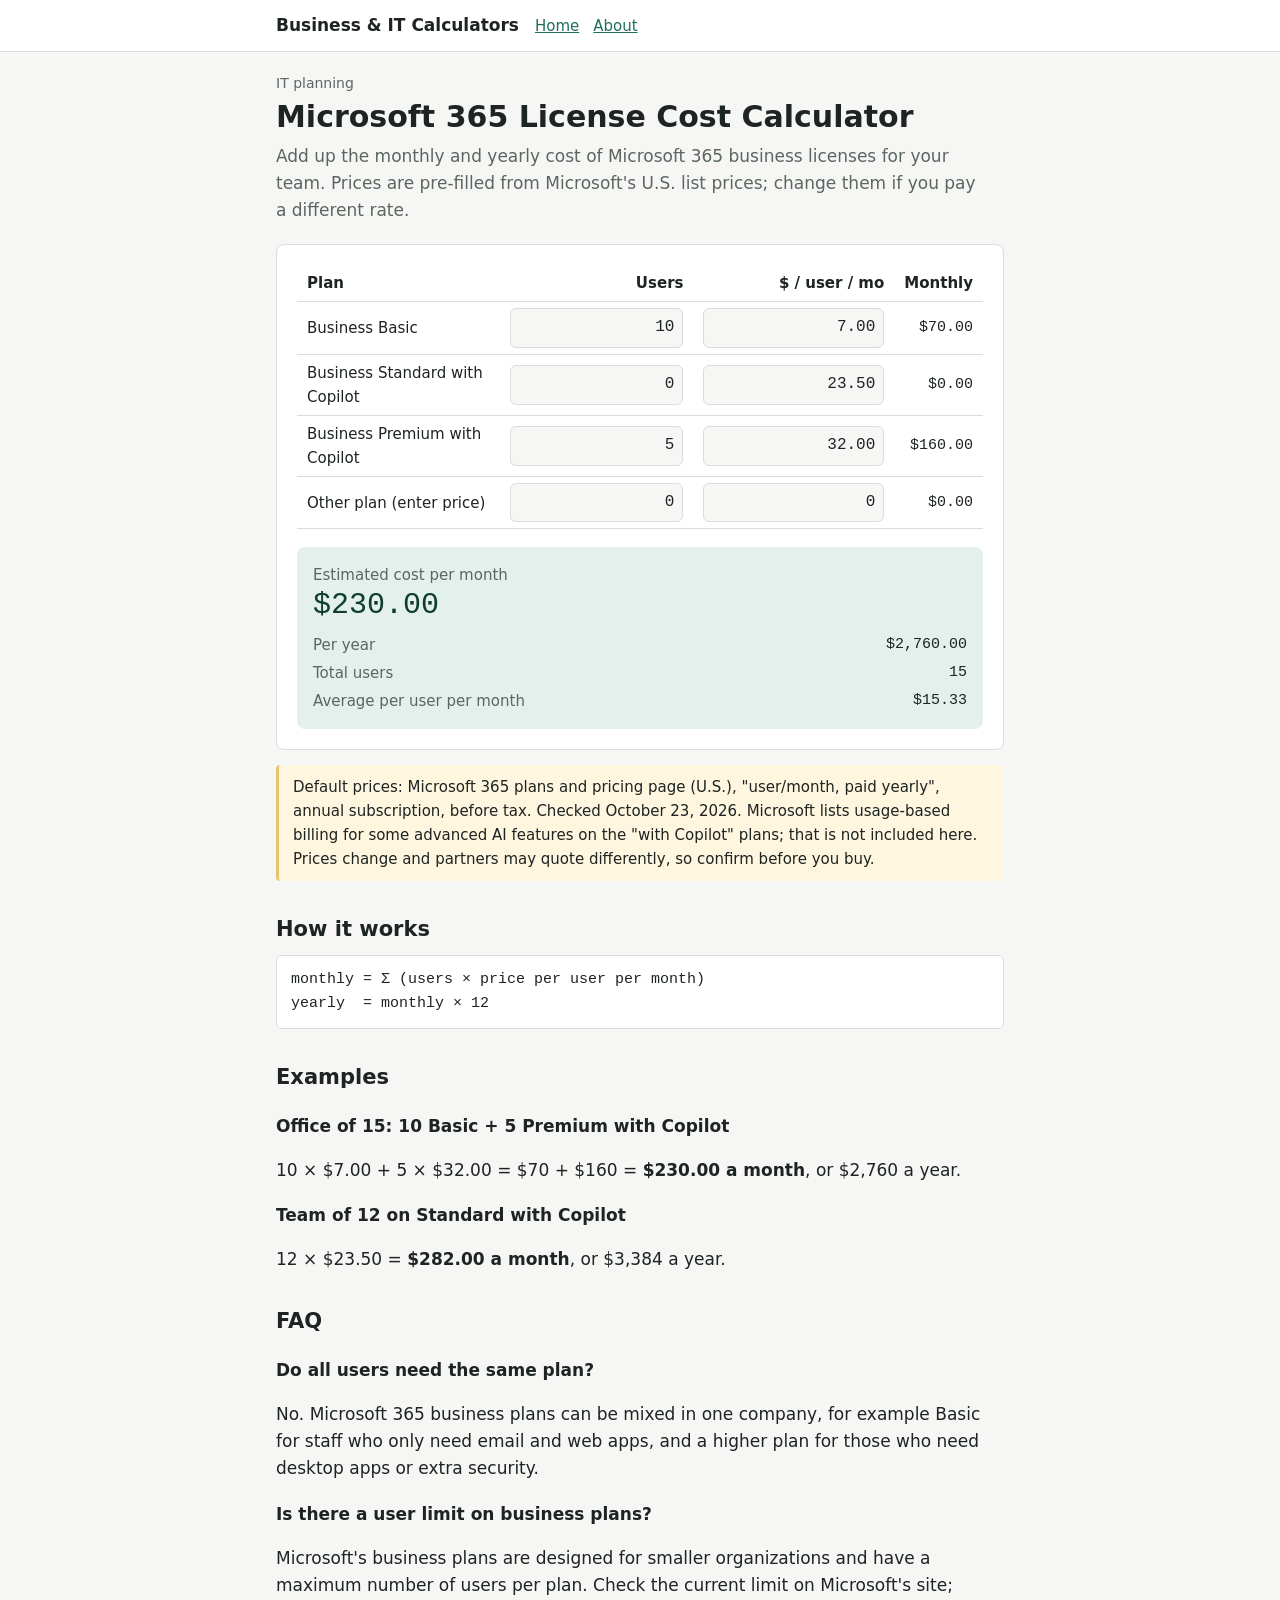
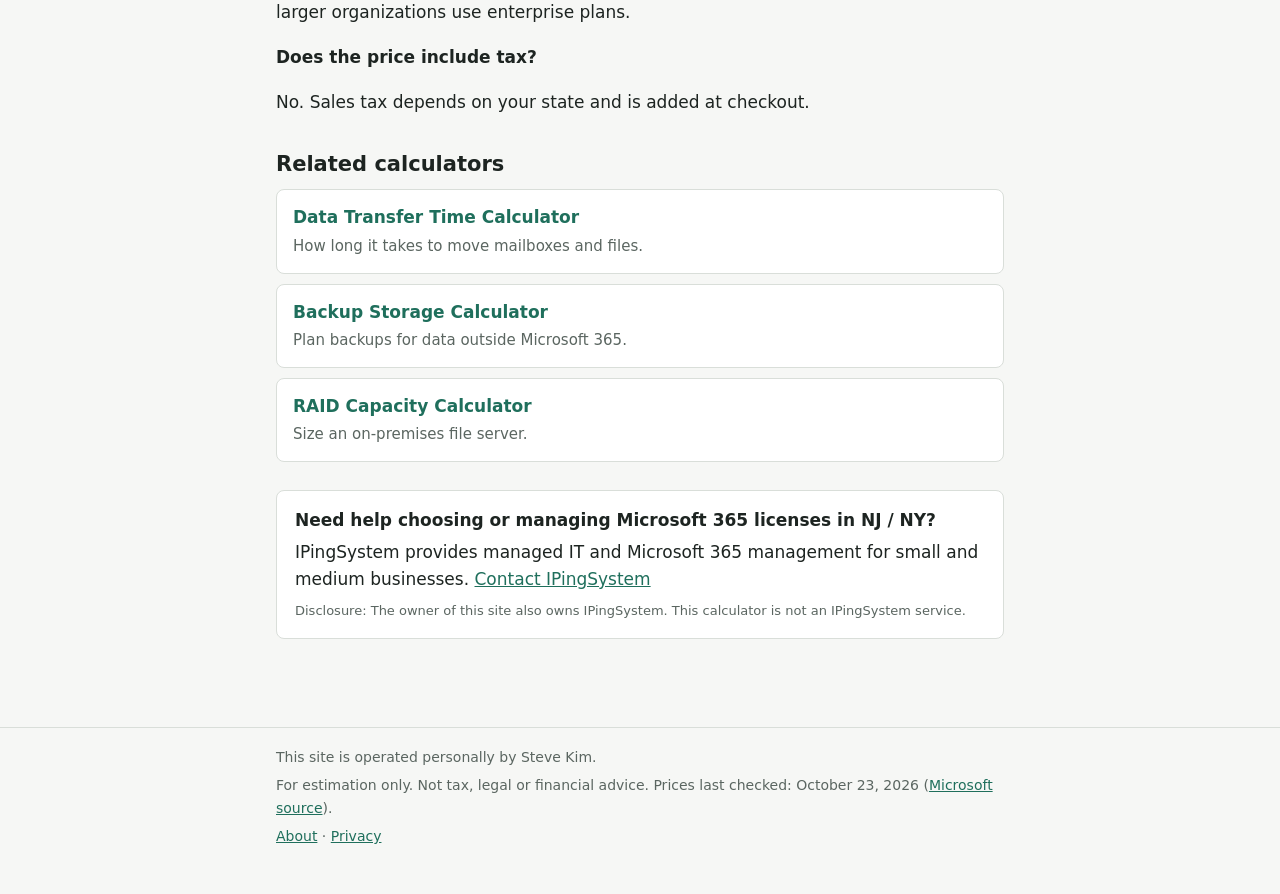
==== it/microsoft-365-license-calculator/index.html @ 9e426d90 "Add files via upload" ====
<!doctype html>
<html lang="en">
<head>
<meta charset="utf-8">
<meta name="viewport" content="width=device-width, initial-scale=1">
<title>Microsoft 365 License Cost Calculator | Business &amp; IT Calculators</title>
<meta name="description" content="Estimate monthly and yearly Microsoft 365 business license cost for a mix of plans. Prices from Microsoft's U.S. pricing page with the date checked; you can edit them.">
<link rel="stylesheet" href="../../assets/style.css">
</head>
<body>
<header class="site-head"><div class="wrap">
  <a class="site-name" href="../../">Business &amp; IT Calculators</a>
  <nav><a href="../../">Home</a><a href="../../about/">About</a></nav>
</div></header>

<main class="wrap">
  <p class="crumb">IT planning</p>
  <h1>Microsoft 365 License Cost Calculator</h1>
  <p class="lede">Add up the monthly and yearly cost of Microsoft 365 business licenses for your team. Prices are pre-filled from Microsoft's U.S. list prices; change them if you pay a different rate.</p>

  <form class="calc" id="f" novalidate>
    <div class="table-wrap"><table>
      <thead><tr><th>Plan</th><th class="num">Users</th><th class="num">$ / user / mo</th><th class="num">Monthly</th></tr></thead>
      <tbody>
        <tr><td><label for="u1">Business Basic</label></td><td class="num"><input id="u1" inputmode="numeric" value="10" aria-label="Business Basic users"></td><td class="num"><input class="price" id="p1" inputmode="decimal" value="7.00" aria-label="Business Basic price"></td><td class="num" id="m1">—</td></tr>
        <tr><td><label for="u2">Business Standard with Copilot</label></td><td class="num"><input id="u2" inputmode="numeric" value="0" aria-label="Business Standard with Copilot users"></td><td class="num"><input class="price" id="p2" inputmode="decimal" value="23.50" aria-label="Business Standard with Copilot price"></td><td class="num" id="m2">—</td></tr>
        <tr><td><label for="u3">Business Premium with Copilot</label></td><td class="num"><input id="u3" inputmode="numeric" value="5" aria-label="Business Premium with Copilot users"></td><td class="num"><input class="price" id="p3" inputmode="decimal" value="32.00" aria-label="Business Premium with Copilot price"></td><td class="num" id="m3">—</td></tr>
        <tr><td><label for="u4">Other plan (enter price)</label></td><td class="num"><input id="u4" inputmode="numeric" value="0" aria-label="Other plan users"></td><td class="num"><input class="price" id="p4" inputmode="decimal" value="0" aria-label="Other plan price"></td><td class="num" id="m4">—</td></tr>
      </tbody>
    </table></div>
    <div class="result" aria-live="polite">
      <div class="main">Estimated cost per month<span class="big" id="r-month">—</span></div>
      <dl>
        <dt>Per year</dt><dd id="r-year">—</dd>
        <dt>Total users</dt><dd id="r-users">—</dd>
        <dt>Average per user per month</dt><dd id="r-avg">—</dd>
      </dl>
      <div class="error" id="err" hidden></div>
    </div>
  </form>
  <p class="note">Default prices: Microsoft 365 plans and pricing page (U.S.), "user/month, paid yearly", annual subscription, before tax. Checked October 23, 2026. Microsoft lists usage-based billing for some advanced AI features on the "with Copilot" plans; that is not included here. Prices change and partners may quote differently, so confirm before you buy.</p>

  <h2>How it works</h2>
  <div class="formula">monthly = Σ (users × price per user per month)
yearly  = monthly × 12</div>

  <h2>Examples</h2>
  <h3>Office of 15: 10 Basic + 5 Premium with Copilot</h3>
  <p>10 × $7.00 + 5 × $32.00 = $70 + $160 = <strong>$230.00 a month</strong>, or $2,760 a year.</p>
  <h3>Team of 12 on Standard with Copilot</h3>
  <p>12 × $23.50 = <strong>$282.00 a month</strong>, or $3,384 a year.</p>

  <h2>FAQ</h2>
  <h3>Do all users need the same plan?</h3>
  <p>No. Microsoft 365 business plans can be mixed in one company, for example Basic for staff who only need email and web apps, and a higher plan for those who need desktop apps or extra security.</p>
  <h3>Is there a user limit on business plans?</h3>
  <p>Microsoft's business plans are designed for smaller organizations and have a maximum number of users per plan. Check the current limit on Microsoft's site; larger organizations use enterprise plans.</p>
  <h3>Does the price include tax?</h3>
  <p>No. Sales tax depends on your state and is added at checkout.</p>

  <section class="related">
    <h2>Related calculators</h2>
    <ul class="card-list">
      <li><a href="../data-transfer-time-calculator/"><strong>Data Transfer Time Calculator</strong><span>How long it takes to move mailboxes and files.</span></a></li>
      <li><a href="../backup-storage-calculator/"><strong>Backup Storage Calculator</strong><span>Plan backups for data outside Microsoft 365.</span></a></li>
      <li><a href="../raid-capacity-calculator/"><strong>RAID Capacity Calculator</strong><span>Size an on-premises file server.</span></a></li>
    </ul>
  </section>

  <aside class="rec">
    <p class="rec-title">Need help choosing or managing Microsoft 365 licenses in NJ / NY?</p>
    <p>IPingSystem provides managed IT and Microsoft 365 management for small and medium businesses. <a href="https://www.ipingsystem.com/#contact" rel="noopener" data-rec="m365">Contact IPingSystem</a></p>
    <p class="rec-disc">Disclosure: The owner of this site also owns IPingSystem. This calculator is not an IPingSystem service.</p>
  </aside>
</main>

<footer class="site-foot"><div class="wrap">
  <p>This site is operated personally by Steve Kim.</p>
  <p>For estimation only. Not tax, legal or financial advice. Prices last checked: October 23, 2026 (<a href="https://www.microsoft.com/en-us/microsoft-365/business/microsoft-365-plans-and-pricing" rel="noopener">Microsoft source</a>).</p>
  <p><a href="../../about/">About</a> · <a href="../../privacy/">Privacy</a></p>
</div></footer>

<script src="../../assets/common.js"></script>
<script src="../../js/calc.js"></script>
<script>
UI.bind('f', function () {
  var err = document.getElementById('err');
  try {
    var rows = [1, 2, 3, 4].map(function (i) { return { users: UI.num('u' + i) || 0, price: UI.num('p' + i) || 0 }; });
    var r = Calc.m365Cost(rows);
    err.hidden = true;
    rows.forEach(function (row, i) { UI.setText('m' + (i + 1), UI.money(row.users * row.price)); });
    UI.setText('r-month', UI.money(r.monthly));
    UI.setText('r-year', UI.money(r.yearly));
    UI.setText('r-users', String(r.users));
    UI.setText('r-avg', r.users ? UI.money(r.monthly / r.users) : '—');
  } catch (e) {
    err.textContent = e.message; err.hidden = false;
    ['r-month', 'r-year', 'r-users', 'r-avg'].forEach(function (id) { UI.setText(id, '—'); });
  }
});
</script>
</body>
</html>
---- assets/style.css ----
/* Layout: one readable column, calculator card first, reference text below. */
:root {
  --bg: #f6f7f5;
  --panel: #ffffff;
  --fg: #1d2421;
  --muted: #5b6661;
  --line: #d9ded9;
  --accent: #1f6f5c;
  --accent-soft: #e3f0ec;
  --result: #0f3d32;
  --warn-bg: #fff6e0;
  --warn-line: #e9c46a;
  --font-body: "Source Sans 3", "Segoe UI", system-ui, -apple-system, sans-serif;
  --font-num: "IBM Plex Mono", ui-monospace, "Cascadia Mono", Consolas, monospace;
  --radius: 8px;
}
@media (prefers-color-scheme: dark) {
  :root {
    --bg: #141917;
    --panel: #1c2320;
    --fg: #e6ebe8;
    --muted: #9aa6a0;
    --line: #2e3833;
    --accent: #6cc4a8;
    --accent-soft: #1f302a;
    --result: #bfeadb;
    --warn-bg: #2d2717;
    --warn-line: #8a7230;
    color-scheme: dark;
  }
}

* { box-sizing: border-box; }
html { -webkit-text-size-adjust: 100%; }
body {
  margin: 0;
  background: var(--bg);
  color: var(--fg);
  font: 17px/1.6 var(--font-body);
}
a { color: var(--accent); }
a:focus-visible, button:focus-visible, input:focus-visible, select:focus-visible {
  outline: 2px solid var(--accent);
  outline-offset: 2px;
}

.wrap {
  max-width: 760px;
  margin: 0 auto;
  padding-block: 0 48px;
  padding-left: max(16px, env(safe-area-inset-left, 0px));
  padding-right: max(16px, env(safe-area-inset-right, 0px));
}

.site-head {
  border-bottom: 1px solid var(--line);
  background: var(--panel);
}
.site-head .wrap { padding-block: 12px; display: flex; flex-wrap: wrap; gap: 4px 16px; align-items: baseline; }
.site-name { font-weight: 700; color: var(--fg); text-decoration: none; }
.site-head nav { display: flex; gap: 14px; font-size: 15px; }

.crumb { font-size: 14px; color: var(--muted); margin: 20px 0 4px; }
h1 { font-size: 30px; line-height: 1.2; margin: 4px 0 8px; text-wrap: balance; }
h2 { font-size: 21px; margin: 32px 0 8px; }
h3 { font-size: 17px; margin: 18px 0 4px; }
.lede { color: var(--muted); margin: 0 0 20px; max-width: 65ch; }

.calc {
  background: var(--panel);
  border: 1px solid var(--line);
  border-radius: var(--radius);
  padding: 20px;
  display: grid;
  gap: 18px;
}
.fields { display: grid; grid-template-columns: repeat(auto-fit, minmax(min(100%, 210px), 1fr)); gap: 14px; }
.field { display: flex; flex-direction: column; gap: 4px; min-width: 0; }
.field label { font-weight: 600; font-size: 15px; }
.field .hint { font-size: 13px; color: var(--muted); }
.inline { display: flex; gap: 6px; }
.inline input { flex: 1 1 auto; min-width: 0; }
input, select {
  font: inherit;
  font-family: var(--font-num);
  font-size: 16px;
  padding: 8px 10px;
  border: 1px solid var(--line);
  border-radius: 6px;
  background: var(--bg);
  color: var(--fg);
  width: 100%;
}
select { font-family: var(--font-body); }
.inline select { width: auto; flex: 0 0 auto; }

.result {
  background: var(--accent-soft);
  border-radius: var(--radius);
  padding: 16px;
  display: grid;
  gap: 10px;
}
.result .main { font-size: 15px; color: var(--muted); }
.result .big { font-family: var(--font-num); font-size: 30px; color: var(--result); line-height: 1.2; display: block; font-variant-numeric: tabular-nums; }
.result dl { margin: 0; display: grid; grid-template-columns: minmax(0, 1fr) auto; gap: 4px 16px; font-size: 15px; }
.result dt { color: var(--muted); }
.result dd { margin: 0; font-family: var(--font-num); text-align: right; font-variant-numeric: tabular-nums; }
.error { color: #b3261e; font-size: 15px; }
@media (prefers-color-scheme: dark) { .error { color: #f2b8b5; } }

.note {
  background: var(--warn-bg);
  border-left: 3px solid var(--warn-line);
  padding: 10px 14px;
  border-radius: 4px;
  font-size: 15px;
}
.formula {
  font-family: var(--font-num);
  font-size: 15px;
  background: var(--panel);
  border: 1px solid var(--line);
  border-radius: 6px;
  padding: 12px 14px;
  overflow-x: auto;
  white-space: pre;
}
.table-wrap { overflow-x: auto; }
table { border-collapse: collapse; width: 100%; font-size: 15px; }
th, td { text-align: left; padding: 6px 10px; border-bottom: 1px solid var(--line); }
td.num, th.num { text-align: right; font-family: var(--font-num); font-variant-numeric: tabular-nums; }
th.num { font-family: var(--font-body); }
.calc td input { min-width: 4.5em; padding: 6px 8px; text-align: right; }
.calc td input.price { min-width: 6em; }

.rec {
  margin-top: 28px;
  border: 1px solid var(--line);
  border-radius: var(--radius);
  background: var(--panel);
  padding: 16px 18px;
}
.rec .rec-title { font-weight: 700; margin: 0 0 4px; }
.rec p { margin: 0 0 8px; }
.rec .rec-disc { font-size: 13px; color: var(--muted); margin: 0; }

.related ul, .card-list { list-style: none; padding: 0; margin: 0; display: grid; gap: 10px; }
.card-list a {
  display: block;
  background: var(--panel);
  border: 1px solid var(--line);
  border-radius: var(--radius);
  padding: 14px 16px;
  text-decoration: none;
  color: var(--fg);
}
.card-list a strong { color: var(--accent); display: block; }
.card-list a span { font-size: 15px; color: var(--muted); }

.site-foot { border-top: 1px solid var(--line); margin-top: 40px; font-size: 14px; color: var(--muted); }
.site-foot .wrap { padding-block: 18px 32px; }
.site-foot p { margin: 0 0 6px; }

@media (max-width: 480px) {
  h1 { font-size: 25px; }
  .result .big { font-size: 25px; }
  .calc { padding: 16px; }
}
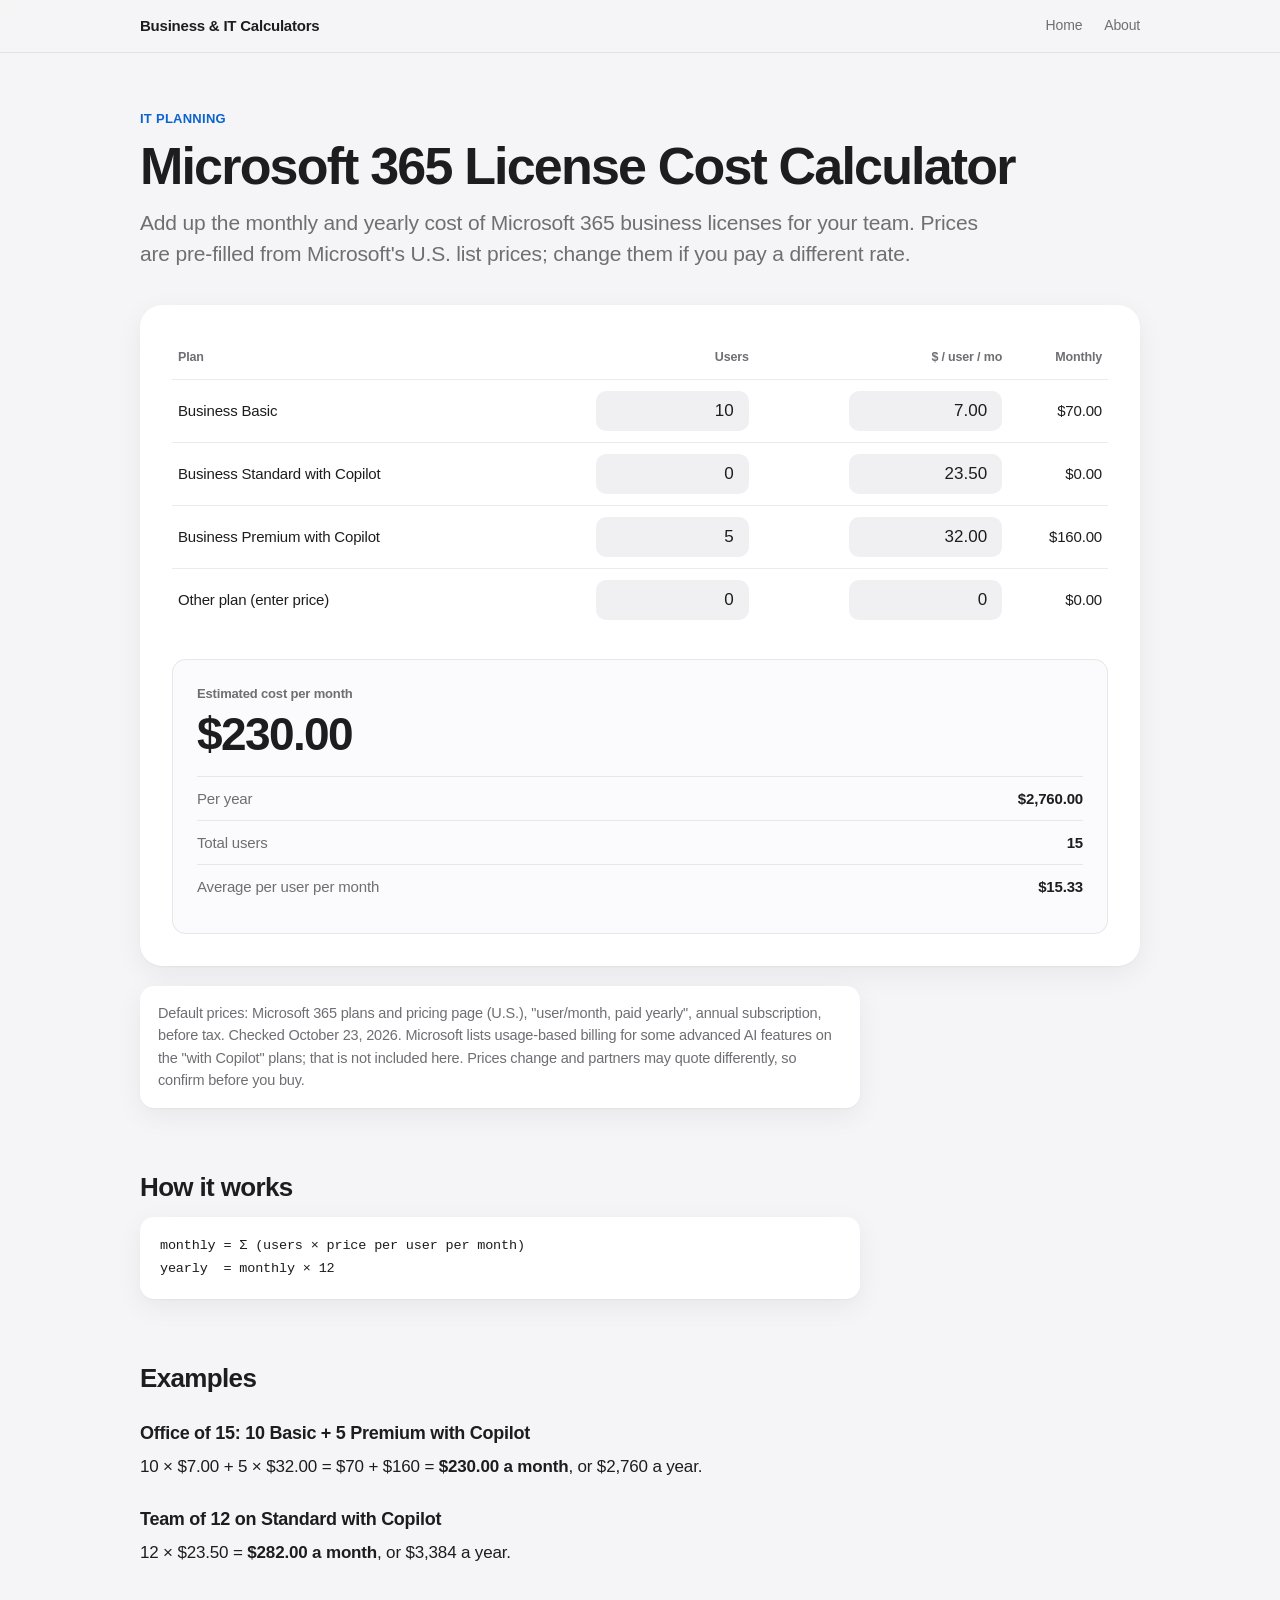
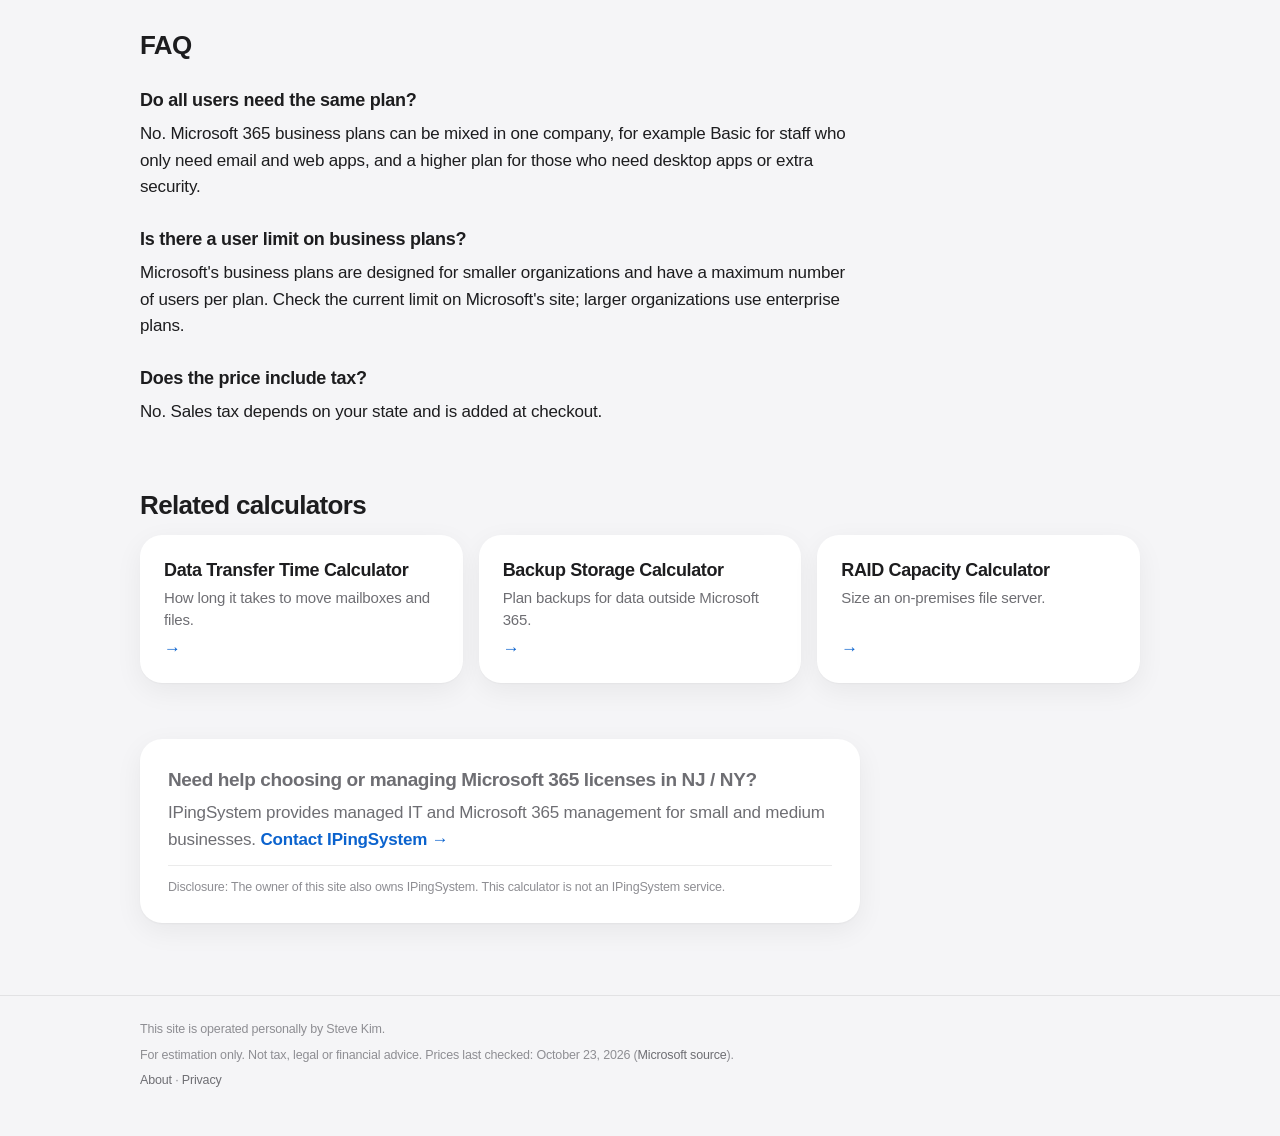
==== commit ee89af13: "Add files via upload" ====
--- a/it/microsoft-365-license-calculator/index.html
+++ b/it/microsoft-365-license-calculator/index.html
@@ -18,7 +18,7 @@
   <h1>Microsoft 365 License Cost Calculator</h1>
   <p class="lede">Add up the monthly and yearly cost of Microsoft 365 business licenses for your team. Prices are pre-filled from Microsoft's U.S. list prices; change them if you pay a different rate.</p>
 
-  <form class="calc" id="f" novalidate>
+  <form class="calc wide" id="f" novalidate>
     <div class="table-wrap"><table>
       <thead><tr><th>Plan</th><th class="num">Users</th><th class="num">$ / user / mo</th><th class="num">Monthly</th></tr></thead>
       <tbody>
--- a/assets/style.css
+++ b/assets/style.css
@@ -1,31 +1,39 @@
-/* Layout: one readable column, calculator card first, reference text below. */
+/* Layout: quiet gray canvas, white rounded panels, one accent. Calculator inputs left, result right on wide screens. */
 :root {
-  --bg: #f6f7f5;
-  --panel: #ffffff;
-  --fg: #1d2421;
-  --muted: #5b6661;
-  --line: #d9ded9;
-  --accent: #1f6f5c;
-  --accent-soft: #e3f0ec;
-  --result: #0f3d32;
-  --warn-bg: #fff6e0;
-  --warn-line: #e9c46a;
-  --font-body: "Source Sans 3", "Segoe UI", system-ui, -apple-system, sans-serif;
-  --font-num: "IBM Plex Mono", ui-monospace, "Cascadia Mono", Consolas, monospace;
-  --radius: 8px;
+  --bg: #f5f5f7;
+  --surface: #ffffff;
+  --surface-2: #f0f0f3;
+  --text: #1d1d1f;
+  --text-2: #6e6e73;
+  --text-3: #8e8e93;
+  --line: rgba(0, 0, 0, 0.08);
+  --accent: #0b63ce;
+  --accent-soft: rgba(11, 99, 206, 0.08);
+  --result-bg: #fbfbfd;
+  --danger: #c4271c;
+  --shadow: 0 1px 2px rgba(0, 0, 0, 0.04), 0 8px 28px rgba(0, 0, 0, 0.06);
+  --shadow-hover: 0 2px 6px rgba(0, 0, 0, 0.05), 0 16px 40px rgba(0, 0, 0, 0.10);
+  --font: -apple-system, BlinkMacSystemFont, "Segoe UI Variable Text", "Segoe UI", Roboto, "Helvetica Neue", Arial, sans-serif;
+  --mono: ui-monospace, "SF Mono", "Cascadia Mono", Consolas, monospace;
+  --r-lg: 22px;
+  --r-md: 14px;
+  --r-sm: 10px;
 }
 @media (prefers-color-scheme: dark) {
   :root {
-    --bg: #141917;
-    --panel: #1c2320;
-    --fg: #e6ebe8;
-    --muted: #9aa6a0;
-    --line: #2e3833;
-    --accent: #6cc4a8;
-    --accent-soft: #1f302a;
-    --result: #bfeadb;
-    --warn-bg: #2d2717;
-    --warn-line: #8a7230;
+    --bg: #000000;
+    --surface: #1c1c1e;
+    --surface-2: #2c2c2e;
+    --text: #f5f5f7;
+    --text-2: #a1a1a6;
+    --text-3: #8e8e93;
+    --line: rgba(255, 255, 255, 0.10);
+    --accent: #4c9dff;
+    --accent-soft: rgba(76, 157, 255, 0.14);
+    --result-bg: #161618;
+    --danger: #ff6b60;
+    --shadow: 0 0 0 1px rgba(255, 255, 255, 0.04);
+    --shadow-hover: 0 0 0 1px rgba(255, 255, 255, 0.10);
     color-scheme: dark;
   }
 }
@@ -35,135 +43,256 @@
 body {
   margin: 0;
   background: var(--bg);
-  color: var(--fg);
-  font: 17px/1.6 var(--font-body);
-}
-a { color: var(--accent); }
+  color: var(--text);
+  font: 17px/1.55 var(--font);
+  letter-spacing: -0.01em;
+  -webkit-font-smoothing: antialiased;
+}
+a { color: var(--accent); text-decoration: none; }
+a:hover { text-decoration: underline; }
 a:focus-visible, button:focus-visible, input:focus-visible, select:focus-visible {
-  outline: 2px solid var(--accent);
-  outline-offset: 2px;
+  outline: 3px solid var(--accent-soft);
+  outline-offset: 1px;
+  box-shadow: 0 0 0 1px var(--accent);
 }
 
 .wrap {
-  max-width: 760px;
+  max-width: 1040px;
   margin: 0 auto;
-  padding-block: 0 48px;
-  padding-left: max(16px, env(safe-area-inset-left, 0px));
-  padding-right: max(16px, env(safe-area-inset-right, 0px));
-}
-
+  padding-block: 0 72px;
+  padding-left: max(20px, env(safe-area-inset-left, 0px));
+  padding-right: max(20px, env(safe-area-inset-right, 0px));
+}
+
+/* Header: translucent bar */
 .site-head {
+  position: sticky;
+  top: 0;
+  z-index: 10;
+  background: color-mix(in srgb, var(--bg) 78%, transparent);
+  -webkit-backdrop-filter: saturate(180%) blur(20px);
+  backdrop-filter: saturate(180%) blur(20px);
   border-bottom: 1px solid var(--line);
-  background: var(--panel);
-}
-.site-head .wrap { padding-block: 12px; display: flex; flex-wrap: wrap; gap: 4px 16px; align-items: baseline; }
-.site-name { font-weight: 700; color: var(--fg); text-decoration: none; }
-.site-head nav { display: flex; gap: 14px; font-size: 15px; }
-
-.crumb { font-size: 14px; color: var(--muted); margin: 20px 0 4px; }
-h1 { font-size: 30px; line-height: 1.2; margin: 4px 0 8px; text-wrap: balance; }
-h2 { font-size: 21px; margin: 32px 0 8px; }
-h3 { font-size: 17px; margin: 18px 0 4px; }
-.lede { color: var(--muted); margin: 0 0 20px; max-width: 65ch; }
-
+}
+.site-head .wrap { padding-block: 0; height: 52px; display: flex; align-items: center; justify-content: space-between; gap: 16px; }
+.site-name { font-weight: 600; font-size: 15px; color: var(--text); letter-spacing: -0.015em; white-space: nowrap; }
+.site-name:hover { text-decoration: none; }
+.site-head nav { display: flex; gap: 22px; font-size: 14px; }
+.site-head nav a { color: var(--text-2); }
+.site-head nav a:hover { color: var(--text); text-decoration: none; }
+
+/* Type */
+.crumb {
+  margin: 56px 0 10px;
+  font-size: 13px;
+  font-weight: 600;
+  color: var(--accent);
+  letter-spacing: 0.02em;
+  text-transform: uppercase;
+}
+h1 {
+  font-size: clamp(34px, 5.2vw, 52px);
+  line-height: 1.06;
+  letter-spacing: -0.035em;
+  font-weight: 700;
+  margin: 0 0 14px;
+  text-wrap: balance;
+}
+h2 { font-size: 26px; line-height: 1.2; letter-spacing: -0.025em; font-weight: 700; margin: 64px 0 14px; }
+h3 { font-size: 18px; letter-spacing: -0.015em; font-weight: 600; margin: 26px 0 6px; }
+p { margin: 0 0 14px; }
+.lede { font-size: clamp(18px, 2.2vw, 21px); line-height: 1.45; color: var(--text-2); margin: 0 0 36px; max-width: 40em; }
+main > p, main > h3, main > ul:not(.card-list), main > .formula, main > .note, main > .table-wrap, main > section > p { max-width: 720px; }
+main ul:not(.card-list):not(.pills) { padding-left: 1.2em; }
+
+/* Calculator card */
 .calc {
-  background: var(--panel);
+  background: var(--surface);
+  border-radius: var(--r-lg);
+  box-shadow: var(--shadow);
+  padding: 28px;
+  display: grid;
+  gap: 28px;
+  align-items: start;
+}
+@media (min-width: 900px) {
+  .calc { grid-template-columns: minmax(0, 1.35fr) minmax(0, 1fr); padding: 32px; }
+  .calc.wide { grid-template-columns: minmax(0, 1fr); }
+  .calc > .result { position: sticky; top: 72px; }
+}
+.fields { display: grid; grid-template-columns: repeat(auto-fit, minmax(min(100%, 200px), 1fr)); gap: 18px 16px; }
+.field { display: flex; flex-direction: column; gap: 7px; min-width: 0; }
+.field label { font-weight: 600; font-size: 13px; color: var(--text-2); letter-spacing: 0; }
+.field .hint { font-size: 12.5px; line-height: 1.4; color: var(--text-3); }
+.inline { display: flex; gap: 8px; }
+.inline input { flex: 1 1 auto; min-width: 0; }
+
+input, select {
+  font: inherit;
+  font-size: 17px;
+  font-variant-numeric: tabular-nums;
+  height: 46px;
+  padding: 0 14px;
+  border: 1px solid transparent;
+  border-radius: var(--r-sm);
+  background: var(--surface-2);
+  color: var(--text);
+  width: 100%;
+  transition: background-color .15s, border-color .15s;
+}
+input:hover, select:hover { background: color-mix(in srgb, var(--surface-2) 85%, var(--text) 4%); }
+input:focus, select:focus { background: var(--surface); border-color: var(--accent); outline: none; }
+input[readonly] { color: var(--text-2); }
+select {
+  -webkit-appearance: none;
+  appearance: none;
+  padding-right: 38px;
+  background-image: url("data:image/svg+xml,%3Csvg xmlns='http://www.w3.org/2000/svg' width='12' height='8' viewBox='0 0 12 8'%3E%3Cpath d='M1 1.5l5 5 5-5' fill='none' stroke='%238e8e93' stroke-width='1.8' stroke-linecap='round' stroke-linejoin='round'/%3E%3C/svg%3E");
+  background-repeat: no-repeat;
+  background-position: right 14px center;
+  font-size: 16px;
+  text-overflow: ellipsis;
+}
+.inline select { width: auto; flex: 0 0 auto; }
+
+/* Result panel */
+.result {
+  background: var(--result-bg);
   border: 1px solid var(--line);
-  border-radius: var(--radius);
-  padding: 20px;
+  border-radius: var(--r-md);
+  padding: 24px;
   display: grid;
   gap: 18px;
 }
-.fields { display: grid; grid-template-columns: repeat(auto-fit, minmax(min(100%, 210px), 1fr)); gap: 14px; }
-.field { display: flex; flex-direction: column; gap: 4px; min-width: 0; }
-.field label { font-weight: 600; font-size: 15px; }
-.field .hint { font-size: 13px; color: var(--muted); }
-.inline { display: flex; gap: 6px; }
-.inline input { flex: 1 1 auto; min-width: 0; }
-input, select {
-  font: inherit;
-  font-family: var(--font-num);
-  font-size: 16px;
-  padding: 8px 10px;
-  border: 1px solid var(--line);
-  border-radius: 6px;
-  background: var(--bg);
-  color: var(--fg);
-  width: 100%;
-}
-select { font-family: var(--font-body); }
-.inline select { width: auto; flex: 0 0 auto; }
-
-.result {
-  background: var(--accent-soft);
-  border-radius: var(--radius);
-  padding: 16px;
-  display: grid;
-  gap: 10px;
-}
-.result .main { font-size: 15px; color: var(--muted); }
-.result .big { font-family: var(--font-num); font-size: 30px; color: var(--result); line-height: 1.2; display: block; font-variant-numeric: tabular-nums; }
-.result dl { margin: 0; display: grid; grid-template-columns: minmax(0, 1fr) auto; gap: 4px 16px; font-size: 15px; }
-.result dt { color: var(--muted); }
-.result dd { margin: 0; font-family: var(--font-num); text-align: right; font-variant-numeric: tabular-nums; }
-.error { color: #b3261e; font-size: 15px; }
-@media (prefers-color-scheme: dark) { .error { color: #f2b8b5; } }
-
+.result .main { font-size: 13px; font-weight: 600; color: var(--text-2); }
+.result .big {
+  display: block;
+  margin-top: 6px;
+  font-size: clamp(34px, 4.4vw, 46px);
+  line-height: 1.05;
+  font-weight: 700;
+  letter-spacing: -0.035em;
+  color: var(--text);
+  font-variant-numeric: tabular-nums;
+  word-break: break-word;
+}
+.result dl { margin: 0; display: grid; grid-template-columns: minmax(0, 1fr) auto; font-size: 15px; }
+.result dt, .result dd { padding: 10px 0; border-top: 1px solid var(--line); }
+.result dt { color: var(--text-2); padding-right: 12px; }
+.result dd { margin: 0; text-align: right; font-weight: 600; font-variant-numeric: tabular-nums; }
+.error { color: var(--danger); font-size: 14px; }
+
+/* Reference blocks */
 .note {
-  background: var(--warn-bg);
-  border-left: 3px solid var(--warn-line);
-  padding: 10px 14px;
-  border-radius: 4px;
-  font-size: 15px;
-}
+  background: var(--surface);
+  border-radius: var(--r-md);
+  padding: 16px 18px;
+  font-size: 14.5px;
+  color: var(--text-2);
+  margin: 20px 0;
+  box-shadow: var(--shadow);
+}
+.note strong { color: var(--text); }
 .formula {
-  font-family: var(--font-num);
-  font-size: 15px;
-  background: var(--panel);
-  border: 1px solid var(--line);
-  border-radius: 6px;
-  padding: 12px 14px;
+  font-family: var(--mono);
+  font-size: 13.5px;
+  line-height: 1.7;
+  background: var(--surface);
+  border-radius: var(--r-md);
+  padding: 18px 20px;
   overflow-x: auto;
   white-space: pre;
+  box-shadow: var(--shadow);
+  margin: 14px 0 20px;
 }
 .table-wrap { overflow-x: auto; }
 table { border-collapse: collapse; width: 100%; font-size: 15px; }
-th, td { text-align: left; padding: 6px 10px; border-bottom: 1px solid var(--line); }
-td.num, th.num { text-align: right; font-family: var(--font-num); font-variant-numeric: tabular-nums; }
-th.num { font-family: var(--font-body); }
-.calc td input { min-width: 4.5em; padding: 6px 8px; text-align: right; }
+main > .table-wrap table { background: var(--surface); border-radius: var(--r-md); box-shadow: var(--shadow); overflow: hidden; }
+th, td { text-align: left; padding: 11px 14px; border-bottom: 1px solid var(--line); vertical-align: middle; }
+tr:last-child td { border-bottom: 0; }
+th { font-size: 12.5px; font-weight: 600; color: var(--text-2); }
+td.num, th.num { text-align: right; font-variant-numeric: tabular-nums; }
+.calc td input { min-width: 4.5em; max-width: 9em; margin-left: auto; display: block; height: 40px; text-align: right; }
 .calc td input.price { min-width: 6em; }
-
+.calc table th, .calc table td { padding-left: 6px; padding-right: 6px; }
+
+/* Recommendation */
 .rec {
-  margin-top: 28px;
-  border: 1px solid var(--line);
-  border-radius: var(--radius);
-  background: var(--panel);
-  padding: 16px 18px;
-}
-.rec .rec-title { font-weight: 700; margin: 0 0 4px; }
-.rec p { margin: 0 0 8px; }
-.rec .rec-disc { font-size: 13px; color: var(--muted); margin: 0; }
-
-.related ul, .card-list { list-style: none; padding: 0; margin: 0; display: grid; gap: 10px; }
+  margin-top: 56px;
+  border-radius: var(--r-lg);
+  background: var(--surface);
+  box-shadow: var(--shadow);
+  padding: 26px 28px;
+  max-width: 720px;
+}
+.rec .rec-title { font-weight: 700; font-size: 19px; letter-spacing: -0.02em; margin: 0 0 6px; }
+.rec p { margin: 0 0 10px; color: var(--text-2); }
+.rec a { font-weight: 600; }
+.rec a::after { content: " \2192"; }
+.rec .rec-disc { font-size: 12.5px; color: var(--text-3); margin: 12px 0 0; padding-top: 12px; border-top: 1px solid var(--line); }
+
+/* Cards (home and related) */
+.card-list {
+  list-style: none;
+  padding: 0;
+  margin: 0;
+  display: grid;
+  grid-template-columns: repeat(auto-fill, minmax(min(100%, 300px), 1fr));
+  gap: 16px;
+}
 .card-list a {
-  display: block;
-  background: var(--panel);
-  border: 1px solid var(--line);
-  border-radius: var(--radius);
-  padding: 14px 16px;
-  text-decoration: none;
-  color: var(--fg);
-}
-.card-list a strong { color: var(--accent); display: block; }
-.card-list a span { font-size: 15px; color: var(--muted); }
-
-.site-foot { border-top: 1px solid var(--line); margin-top: 40px; font-size: 14px; color: var(--muted); }
-.site-foot .wrap { padding-block: 18px 32px; }
+  position: relative;
+  display: flex;
+  flex-direction: column;
+  gap: 6px;
+  height: 100%;
+  background: var(--surface);
+  border-radius: var(--r-lg);
+  box-shadow: var(--shadow);
+  padding: 24px 24px 52px;
+  color: var(--text);
+  transition: transform .2s ease, box-shadow .2s ease;
+}
+.card-list a:hover { text-decoration: none; transform: translateY(-2px); box-shadow: var(--shadow-hover); }
+.card-list a strong { font-size: 18px; font-weight: 650; letter-spacing: -0.02em; line-height: 1.25; }
+.card-list a span { font-size: 15px; line-height: 1.45; color: var(--text-2); }
+.card-list a::after {
+  content: "\2192";
+  position: absolute;
+  left: 24px;
+  bottom: 20px;
+  color: var(--accent);
+  font-size: 17px;
+  transition: transform .2s ease;
+}
+.card-list a:hover::after { transform: translateX(4px); }
+.related h2 { margin-top: 64px; }
+
+/* Home */
+.hero { padding: 72px 0 8px; }
+.hero h1 { font-size: clamp(40px, 7vw, 72px); letter-spacing: -0.045em; margin-bottom: 18px; }
+.hero .lede { margin-bottom: 22px; }
+.pills { display: flex; flex-wrap: wrap; gap: 8px; margin: 0 0 8px; padding: 0; list-style: none; }
+.pills li { font-size: 13px; font-weight: 600; color: var(--text-2); background: var(--surface); box-shadow: var(--shadow); border-radius: 999px; padding: 6px 12px; }
+.section-head { display: flex; align-items: baseline; justify-content: space-between; gap: 12px; margin: 64px 0 18px; }
+.section-head h2 { margin: 0; }
+.section-head span { font-size: 14px; color: var(--text-3); }
+
+/* Footer */
+.site-foot { border-top: 1px solid var(--line); font-size: 12.5px; color: var(--text-3); }
+.site-foot .wrap { padding-block: 24px 40px; }
 .site-foot p { margin: 0 0 6px; }
-
-@media (max-width: 480px) {
-  h1 { font-size: 25px; }
-  .result .big { font-size: 25px; }
-  .calc { padding: 16px; }
-}
+.site-foot a { color: var(--text-2); }
+
+@media (prefers-reduced-motion: reduce) {
+  .card-list a, .card-list a::after, input, select { transition: none; }
+}
+@media (max-width: 600px) {
+  body { font-size: 16px; }
+  .crumb { margin-top: 36px; }
+  .hero { padding-top: 44px; }
+  .calc { padding: 20px; border-radius: 18px; }
+  .result { padding: 20px; }
+  h2 { margin-top: 48px; }
+  .site-head nav { gap: 16px; }
+}
